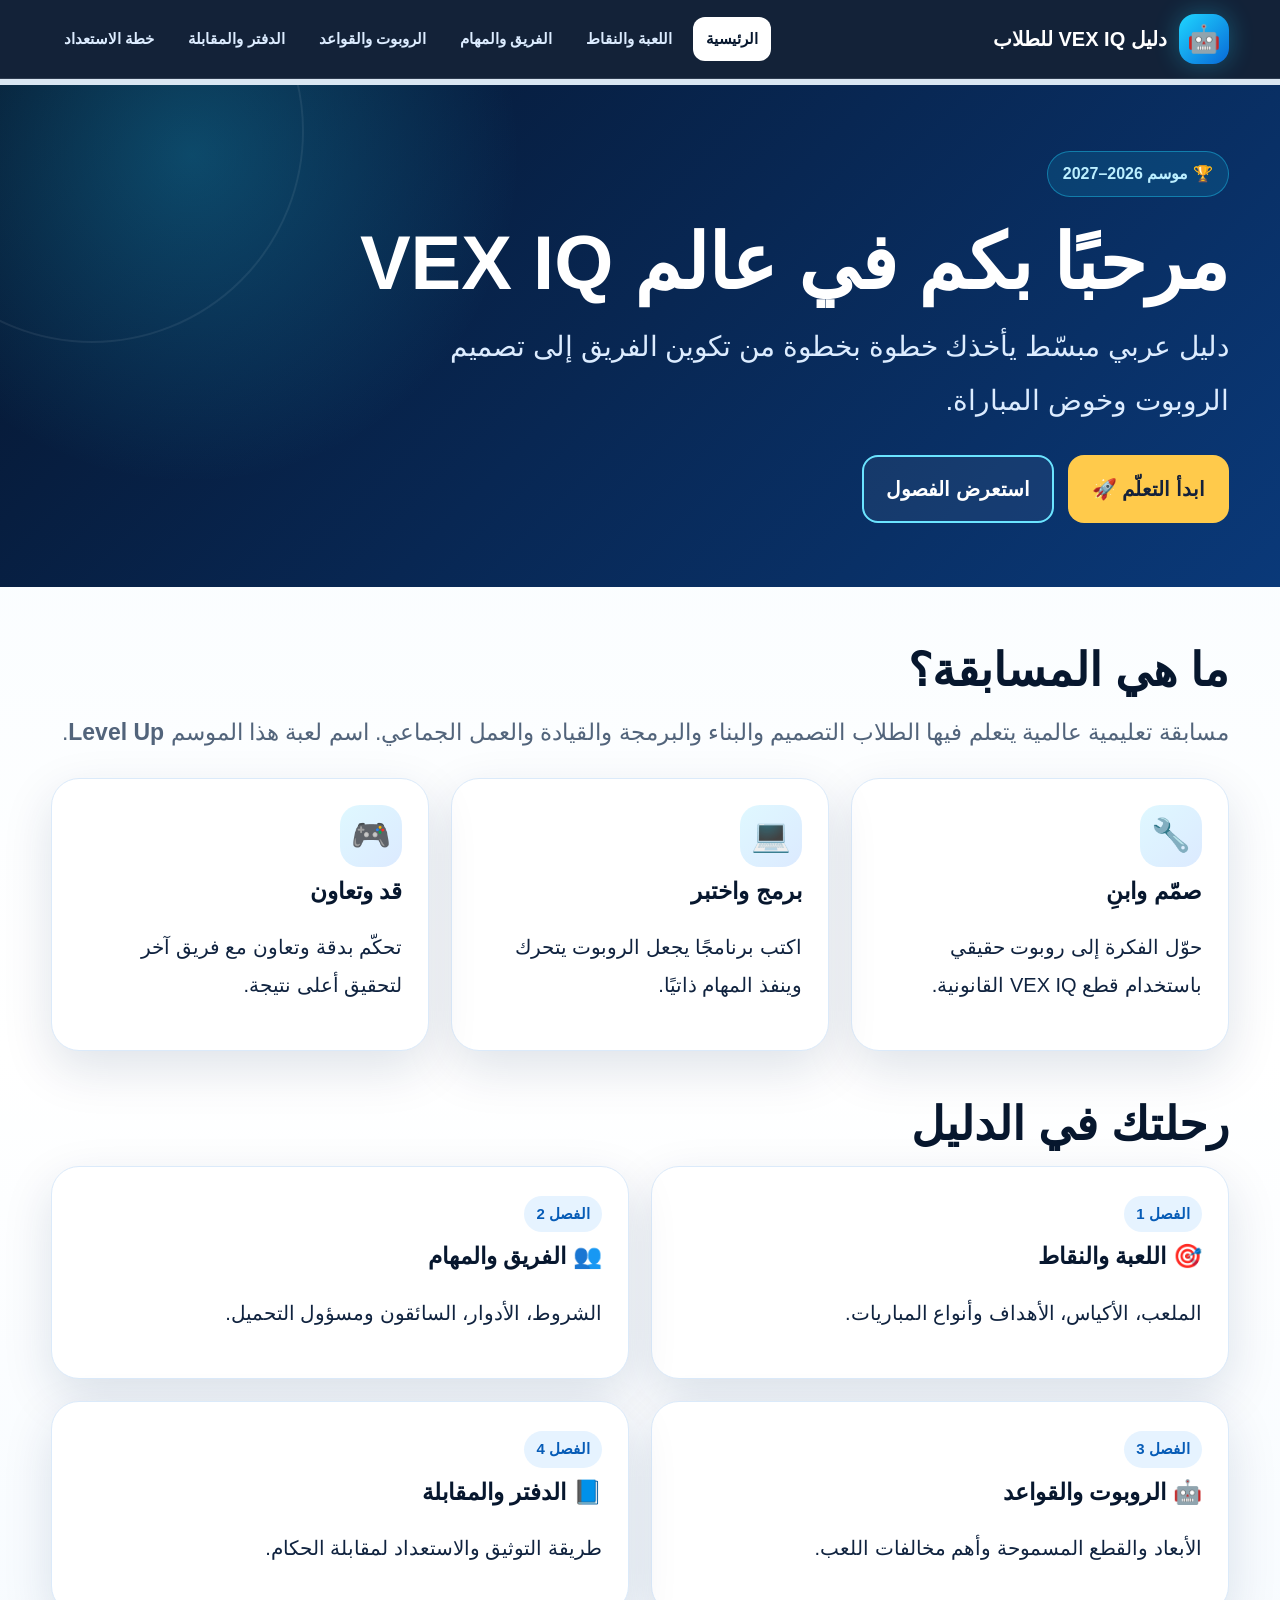
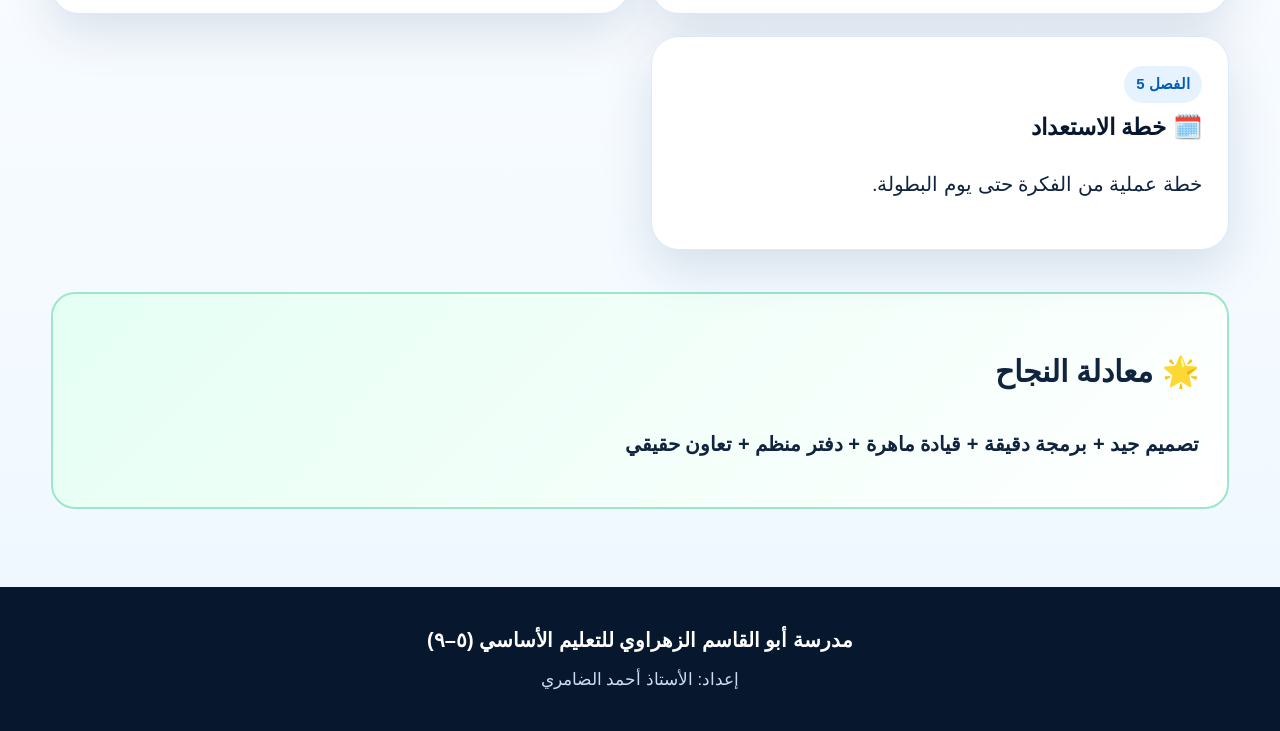
==== index.html @ 978b8961 "Add files via upload" ====
<!doctype html><html lang="ar" dir="rtl"><head><meta charset="utf-8"><meta name="viewport" content="width=device-width,initial-scale=1"><meta name="theme-color" content="#07172e"><title>دليل الطلاب | VEX IQ Level Up</title><link rel="stylesheet" href="styles.css"></head><body><header class="topbar"><div class="container nav"><a class="brand" href="index.html"><span class="brand-mark">🤖</span><span>دليل VEX IQ للطلاب</span></a><button class="menu-btn" aria-label="القائمة">☰</button><nav class="nav-links"><a class="active" href="index.html">الرئيسية</a><a href="game.html">اللعبة والنقاط</a><a href="team.html">الفريق والمهام</a><a href="robot.html">الروبوت والقواعد</a><a href="notebook.html">الدفتر والمقابلة</a><a href="plan.html">خطة الاستعداد</a></nav></div></header><div class="progress"><span></span></div>
<section class="hero"><div class="container"><span class="eyebrow">🏆 موسم 2026–2027</span><h1>مرحبًا بكم في عالم VEX IQ</h1><p>دليل عربي مبسّط يأخذك خطوة بخطوة من تكوين الفريق إلى تصميم الروبوت وخوض المباراة.</p><div class="hero-actions"><a class="btn btn-primary" href="game.html">ابدأ التعلّم 🚀</a><a class="btn btn-secondary" href="#chapters">استعرض الفصول</a></div></div></section>
<main class="container"><section class="section"><h2 class="section-title">ما هي المسابقة؟</h2><p class="lead">مسابقة تعليمية عالمية يتعلم فيها الطلاب التصميم والبناء والبرمجة والقيادة والعمل الجماعي. اسم لعبة هذا الموسم <strong>Level Up</strong>.</p><div class="grid"><article class="card"><div class="icon">🔧</div><h3>صمّم وابنِ</h3><p>حوّل الفكرة إلى روبوت حقيقي باستخدام قطع VEX IQ القانونية.</p></article><article class="card"><div class="icon">💻</div><h3>برمج واختبر</h3><p>اكتب برنامجًا يجعل الروبوت يتحرك وينفذ المهام ذاتيًا.</p></article><article class="card"><div class="icon">🎮</div><h3>قد وتعاون</h3><p>تحكّم بدقة وتعاون مع فريق آخر لتحقيق أعلى نتيجة.</p></article></div></section>
<section class="section" id="chapters"><h2 class="section-title">رحلتك في الدليل</h2><div class="grid two"><a class="card" href="game.html" style="text-decoration:none"><span class="tag">الفصل 1</span><h3>🎯 اللعبة والنقاط</h3><p>الملعب، الأكياس، الأهداف وأنواع المباريات.</p></a><a class="card" href="team.html" style="text-decoration:none"><span class="tag">الفصل 2</span><h3>👥 الفريق والمهام</h3><p>الشروط، الأدوار، السائقون ومسؤول التحميل.</p></a><a class="card" href="robot.html" style="text-decoration:none"><span class="tag">الفصل 3</span><h3>🤖 الروبوت والقواعد</h3><p>الأبعاد والقطع المسموحة وأهم مخالفات اللعب.</p></a><a class="card" href="notebook.html" style="text-decoration:none"><span class="tag">الفصل 4</span><h3>📘 الدفتر والمقابلة</h3><p>طريقة التوثيق والاستعداد لمقابلة الحكام.</p></a><a class="card" href="plan.html" style="text-decoration:none"><span class="tag">الفصل 5</span><h3>🗓️ خطة الاستعداد</h3><p>خطة عملية من الفكرة حتى يوم البطولة.</p></a></div></section>
<aside class="callout success"><h2>🌟 معادلة النجاح</h2><p><strong>تصميم جيد + برمجة دقيقة + قيادة ماهرة + دفتر منظم + تعاون حقيقي</strong></p></aside></main>
<footer class="footer"><div class="container"><strong>مدرسة أبو القاسم الزهراوي للتعليم الأساسي (٥–٩)</strong><br><small>إعداد: الأستاذ أحمد الضامري</small></div></footer><script src="app.js"></script></body></html>
---- styles.css ----
:root{--navy:#07172e;--blue:#0869d8;--cyan:#1fd6ff;--gold:#ffca4b;--white:#f7fbff;--ink:#10233f;--muted:#52647b;--card:#fff;--soft:#edf7ff;--red:#e64545;--green:#16a46c;--shadow:0 18px 50px rgba(9,42,84,.13);--radius:28px}
*{box-sizing:border-box}html{scroll-behavior:smooth}body{margin:0;background:linear-gradient(180deg,#f5fbff,#fff 45%,#eef7ff);color:var(--ink);font-family:"Noto Kufi Arabic","Tahoma","Arial",sans-serif;font-size:20px;line-height:1.9;direction:rtl}a{color:inherit}.container{width:min(1180px,92%);margin:auto}.topbar{position:sticky;top:0;z-index:20;background:rgba(7,23,46,.95);backdrop-filter:blur(12px);color:#fff;border-bottom:1px solid rgba(255,255,255,.12)}.nav{min-height:78px;display:flex;align-items:center;justify-content:space-between;gap:20px}.brand{display:flex;align-items:center;gap:12px;text-decoration:none;font-weight:900}.brand-mark{display:grid;place-items:center;width:50px;height:50px;border-radius:16px;background:linear-gradient(135deg,var(--cyan),var(--blue));font-size:27px;box-shadow:0 0 25px rgba(31,214,255,.3)}.nav-links{display:flex;gap:8px;flex-wrap:wrap}.nav-links a{padding:8px 13px;border-radius:12px;text-decoration:none;font-size:15px;font-weight:700;color:#dcecff}.nav-links a:hover,.nav-links a.active{background:#fff;color:var(--navy)}.menu-btn{display:none;border:0;background:#14345e;color:#fff;border-radius:12px;padding:10px 14px;font-size:24px}.hero{background:radial-gradient(circle at 15% 15%,rgba(31,214,255,.25),transparent 28%),linear-gradient(135deg,#06152d,#0a3979);color:#fff;padding:72px 0 64px;overflow:hidden;position:relative}.hero:after{content:"";position:absolute;width:420px;height:420px;border:2px solid rgba(255,255,255,.07);border-radius:50%;left:-120px;top:-160px}.eyebrow{display:inline-flex;align-items:center;gap:9px;padding:7px 15px;border-radius:999px;background:rgba(31,214,255,.12);border:1px solid rgba(31,214,255,.4);color:#bcefff;font-weight:800;font-size:16px}.hero h1{font-size:clamp(40px,7vw,76px);line-height:1.25;margin:18px 0 10px}.hero p{font-size:clamp(20px,2.5vw,28px);max-width:820px;color:#dcecff;margin:0}.hero-actions{display:flex;gap:14px;flex-wrap:wrap;margin-top:28px}.btn{display:inline-flex;align-items:center;justify-content:center;gap:8px;text-decoration:none;padding:13px 22px;border-radius:16px;font-weight:900;border:2px solid transparent}.btn-primary{background:var(--gold);color:#14213a}.btn-secondary{border-color:#6be4ff;color:#fff;background:rgba(255,255,255,.05)}main{padding:52px 0 78px}.section{margin:0 0 42px}.section-title{font-size:clamp(30px,4vw,46px);line-height:1.35;margin:0 0 10px;color:var(--navy)}.lead{font-size:23px;color:var(--muted);margin-top:0}.grid{display:grid;grid-template-columns:repeat(3,1fr);gap:22px}.grid.two{grid-template-columns:repeat(2,1fr)}.card{background:var(--card);border-radius:var(--radius);padding:26px;border:1px solid #dbeafa;box-shadow:var(--shadow)}.card h2,.card h3{line-height:1.45;margin:8px 0 10px;color:var(--navy)}.icon{display:grid;place-items:center;width:62px;height:62px;border-radius:20px;background:linear-gradient(135deg,#dff8ff,#dceaff);font-size:32px}.number{display:grid;place-items:center;width:54px;height:54px;border-radius:18px;background:var(--navy);color:#fff;font-size:24px;font-weight:900}.callout{padding:24px 28px;border-radius:24px;background:linear-gradient(135deg,#fff5d6,#fff);border:2px solid #ffdc7d}.callout.info{background:linear-gradient(135deg,#dff8ff,#fff);border-color:#98eaff}.callout.danger{background:linear-gradient(135deg,#ffe8e8,#fff);border-color:#ffb0b0}.callout.success{background:linear-gradient(135deg,#e5fff4,#fff);border-color:#9ce7c6}.list{padding:0;margin:10px 0;list-style:none}.list li{position:relative;padding:8px 40px 8px 0}.list li:before{content:"✓";position:absolute;right:0;top:8px;width:28px;height:28px;border-radius:9px;background:#dff7ed;color:var(--green);font-weight:900;display:grid;place-items:center;line-height:1}.steps{counter-reset:item;display:grid;gap:18px}.step{display:grid;grid-template-columns:70px 1fr;gap:18px;align-items:start;background:#fff;padding:22px;border-radius:24px;border:1px solid #dbeafa}.step:before{counter-increment:item;content:counter(item);display:grid;place-items:center;width:58px;height:58px;border-radius:18px;background:linear-gradient(135deg,var(--blue),#084da1);color:#fff;font-size:27px;font-weight:900}.table-wrap{overflow:auto;background:#fff;border-radius:24px;box-shadow:var(--shadow);border:1px solid #dbeafa}table{width:100%;border-collapse:collapse;min-width:560px}th,td{padding:18px 22px;text-align:right;border-bottom:1px solid #e2edf8}th{background:var(--navy);color:#fff;font-size:19px}td strong{color:var(--blue);font-size:25px}.score-grid{display:grid;grid-template-columns:repeat(5,1fr);gap:14px}.score{padding:22px 12px;text-align:center;border-radius:24px;background:#fff;border:1px solid #d9eafb;box-shadow:var(--shadow)}.score .points{font-size:42px;font-weight:1000;color:var(--blue);line-height:1.1}.score small{display:block;color:var(--muted)}.quiz{background:#fff;border-radius:var(--radius);padding:28px;border:1px solid #dbeafa}.quiz button{font:inherit;width:100%;text-align:right;border:2px solid #dbeafa;background:#f8fbff;padding:14px 18px;border-radius:16px;margin:7px 0;cursor:pointer}.quiz button:hover{border-color:var(--blue)}.quiz button.correct{background:#ddfaed;border-color:#2fbd7c}.quiz button.wrong{background:#ffe5e5;border-color:#ee6a6a}.progress{height:7px;background:#d9e6f2;position:fixed;right:0;left:0;top:78px;z-index:19}.progress span{display:block;height:100%;width:0;background:linear-gradient(90deg,var(--cyan),var(--gold))}.footer{background:var(--navy);color:#caddf2;padding:34px 0;text-align:center}.footer strong{color:#fff}.page-nav{display:flex;justify-content:space-between;gap:15px;margin-top:50px}.page-nav a{background:#fff;border:1px solid #dbeafa;border-radius:18px;padding:15px 20px;text-decoration:none;font-weight:900;box-shadow:var(--shadow)}.tag{display:inline-block;padding:4px 12px;border-radius:999px;background:#e6f3ff;color:#075cb7;font-size:15px;font-weight:900}.stat{font-size:48px;font-weight:1000;color:var(--blue);line-height:1.2}.center{text-align:center}.muted{color:var(--muted)}
@media(max-width:900px){body{font-size:18px}.grid,.grid.two{grid-template-columns:1fr}.score-grid{grid-template-columns:repeat(2,1fr)}.menu-btn{display:block}.nav-links{display:none;position:absolute;top:78px;right:0;left:0;background:#091d3b;padding:16px 4%;flex-direction:column}.nav-links.open{display:flex}.nav-links a{font-size:18px}.hero{padding:52px 0}.progress{top:78px}}
@media(max-width:520px){.score-grid{grid-template-columns:1fr}.step{grid-template-columns:55px 1fr;padding:17px}.step:before{width:48px;height:48px}.card{padding:21px}.page-nav{flex-direction:column}.brand span:last-child{font-size:15px}}
@media print{.topbar,.progress,.hero-actions,.page-nav,.quiz{display:none!important}.hero{padding:25px 0;background:#fff;color:#000}.hero p{color:#333}.hero h1{font-size:36px}.card,.table-wrap,.callout,.step,.score{box-shadow:none;break-inside:avoid}main{padding:25px 0}.footer{background:#fff;color:#333;border-top:1px solid #aaa}}
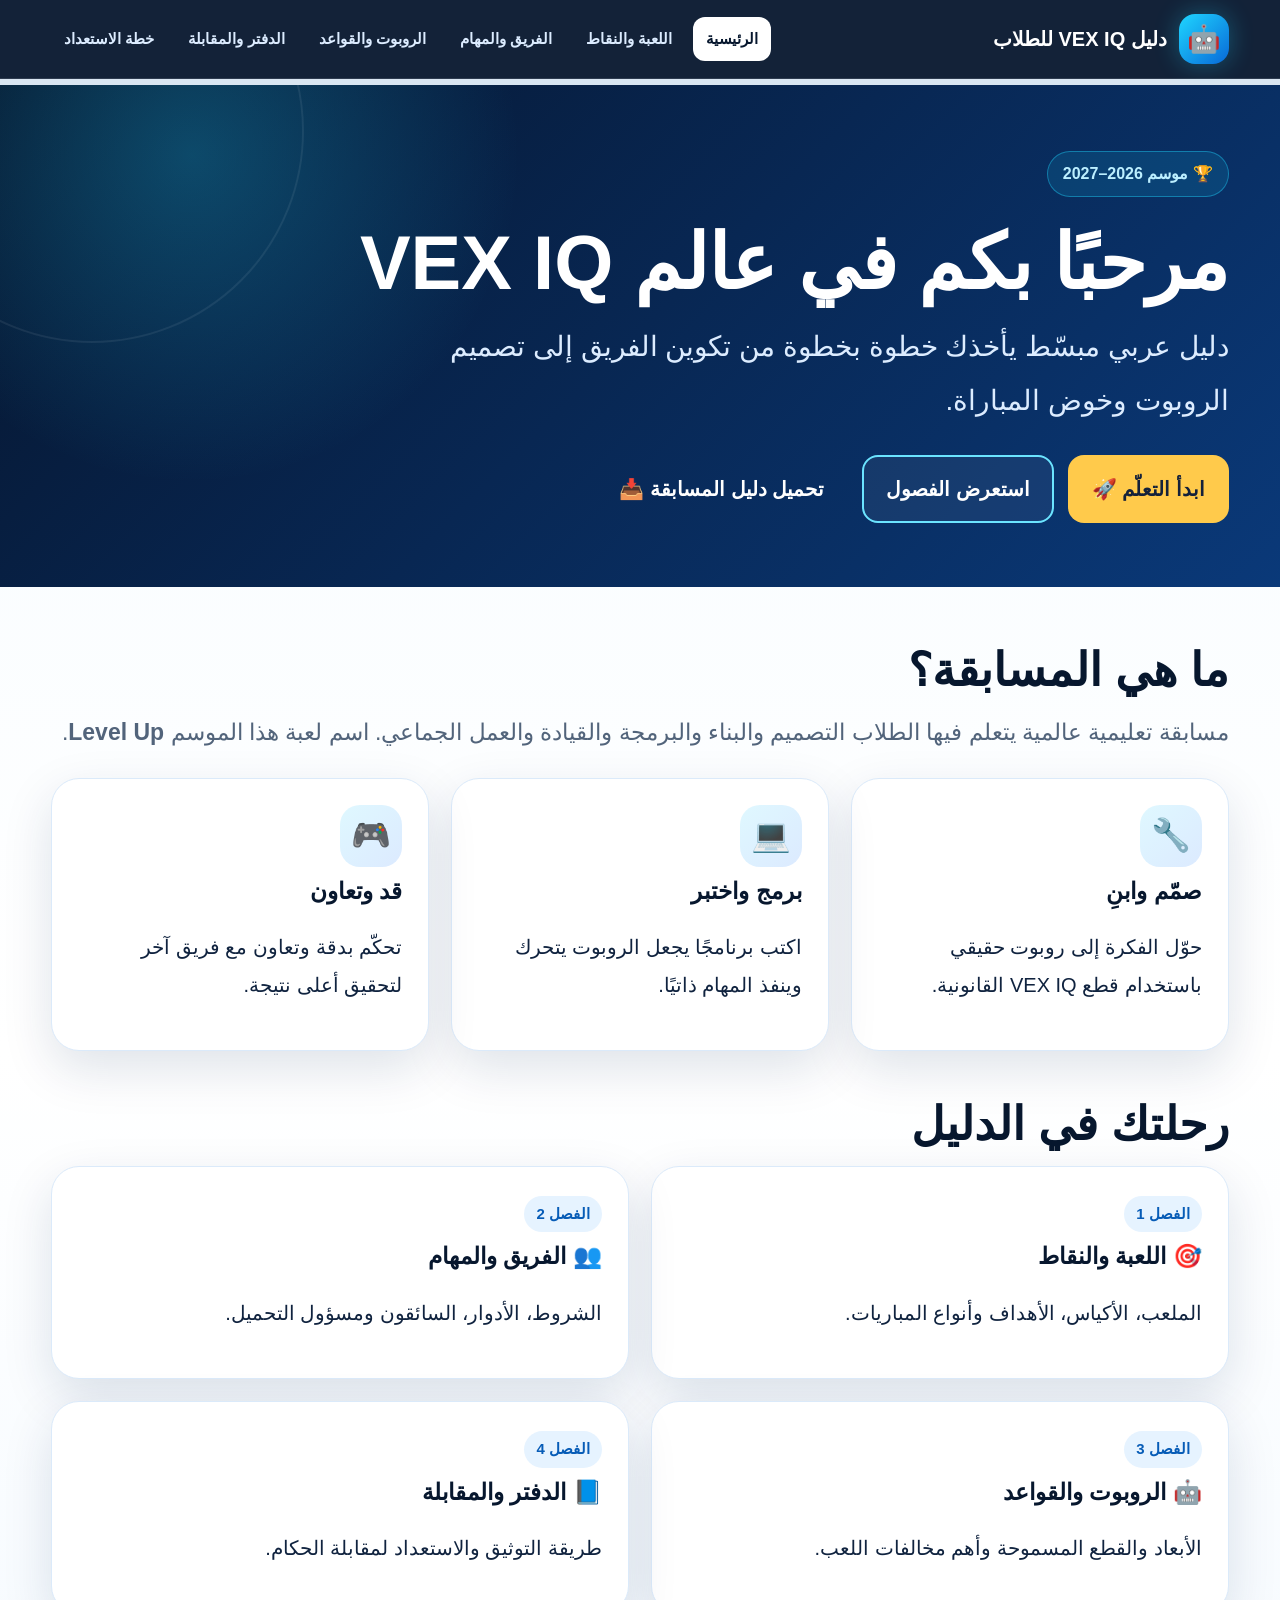
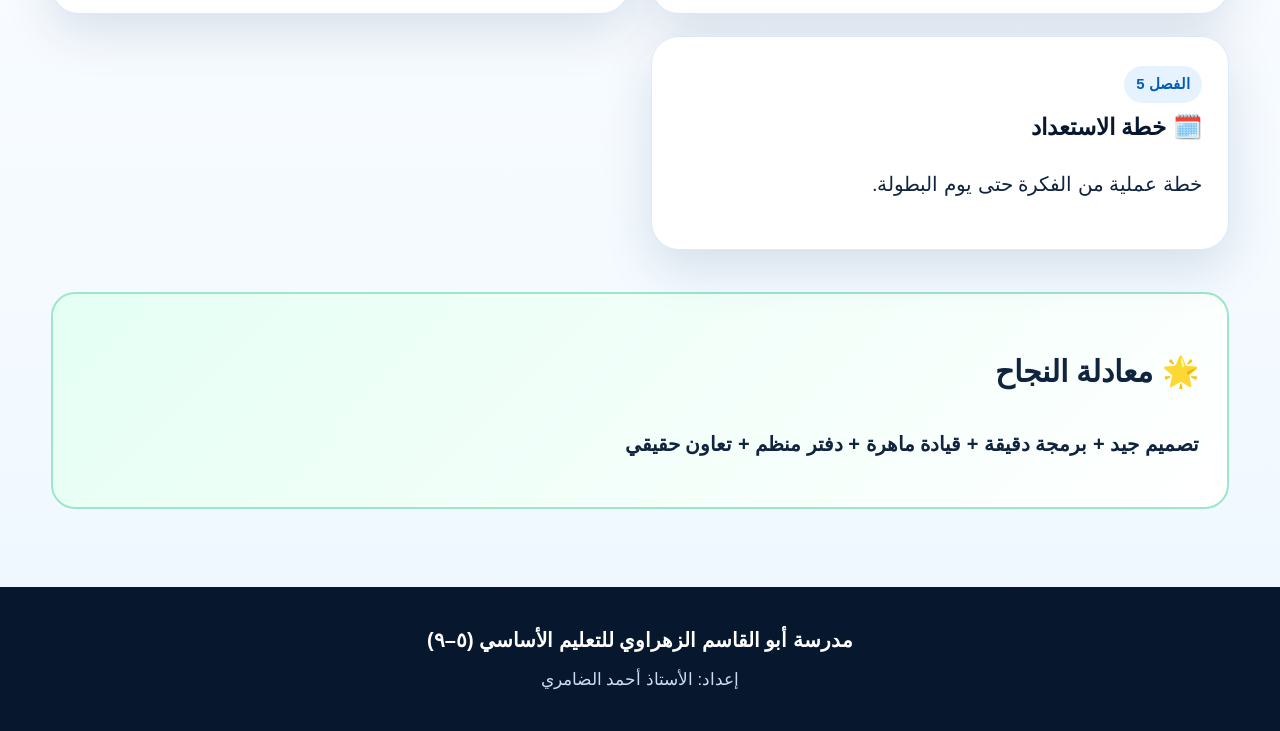
==== commit 71aac3fb: "Update index.html" ====
--- a/index.html
+++ b/index.html
@@ -1,5 +1,5 @@
 <!doctype html><html lang="ar" dir="rtl"><head><meta charset="utf-8"><meta name="viewport" content="width=device-width,initial-scale=1"><meta name="theme-color" content="#07172e"><title>دليل الطلاب | VEX IQ Level Up</title><link rel="stylesheet" href="styles.css"></head><body><header class="topbar"><div class="container nav"><a class="brand" href="index.html"><span class="brand-mark">🤖</span><span>دليل VEX IQ للطلاب</span></a><button class="menu-btn" aria-label="القائمة">☰</button><nav class="nav-links"><a class="active" href="index.html">الرئيسية</a><a href="game.html">اللعبة والنقاط</a><a href="team.html">الفريق والمهام</a><a href="robot.html">الروبوت والقواعد</a><a href="notebook.html">الدفتر والمقابلة</a><a href="plan.html">خطة الاستعداد</a></nav></div></header><div class="progress"><span></span></div>
-<section class="hero"><div class="container"><span class="eyebrow">🏆 موسم 2026–2027</span><h1>مرحبًا بكم في عالم VEX IQ</h1><p>دليل عربي مبسّط يأخذك خطوة بخطوة من تكوين الفريق إلى تصميم الروبوت وخوض المباراة.</p><div class="hero-actions"><a class="btn btn-primary" href="game.html">ابدأ التعلّم 🚀</a><a class="btn btn-secondary" href="#chapters">استعرض الفصول</a></div></div></section>
+<section class="hero"><div class="container"><span class="eyebrow">🏆 موسم 2026–2027</span><h1>مرحبًا بكم في عالم VEX IQ</h1><p>دليل عربي مبسّط يأخذك خطوة بخطوة من تكوين الفريق إلى تصميم الروبوت وخوض المباراة.</p><div class="hero-actions"><a class="btn btn-primary" href="game.html">ابدأ التعلّم 🚀</a><a class="btn btn-secondary" href="#chapters">استعرض الفصول</a><a class="btn btn-guide" href="levelup-2.0.pdf" download="VEX-IQ-Level-Up-2026-2027.pdf">تحميل دليل المسابقة 📥</a></div></div></section>
 <main class="container"><section class="section"><h2 class="section-title">ما هي المسابقة؟</h2><p class="lead">مسابقة تعليمية عالمية يتعلم فيها الطلاب التصميم والبناء والبرمجة والقيادة والعمل الجماعي. اسم لعبة هذا الموسم <strong>Level Up</strong>.</p><div class="grid"><article class="card"><div class="icon">🔧</div><h3>صمّم وابنِ</h3><p>حوّل الفكرة إلى روبوت حقيقي باستخدام قطع VEX IQ القانونية.</p></article><article class="card"><div class="icon">💻</div><h3>برمج واختبر</h3><p>اكتب برنامجًا يجعل الروبوت يتحرك وينفذ المهام ذاتيًا.</p></article><article class="card"><div class="icon">🎮</div><h3>قد وتعاون</h3><p>تحكّم بدقة وتعاون مع فريق آخر لتحقيق أعلى نتيجة.</p></article></div></section>
 <section class="section" id="chapters"><h2 class="section-title">رحلتك في الدليل</h2><div class="grid two"><a class="card" href="game.html" style="text-decoration:none"><span class="tag">الفصل 1</span><h3>🎯 اللعبة والنقاط</h3><p>الملعب، الأكياس، الأهداف وأنواع المباريات.</p></a><a class="card" href="team.html" style="text-decoration:none"><span class="tag">الفصل 2</span><h3>👥 الفريق والمهام</h3><p>الشروط، الأدوار، السائقون ومسؤول التحميل.</p></a><a class="card" href="robot.html" style="text-decoration:none"><span class="tag">الفصل 3</span><h3>🤖 الروبوت والقواعد</h3><p>الأبعاد والقطع المسموحة وأهم مخالفات اللعب.</p></a><a class="card" href="notebook.html" style="text-decoration:none"><span class="tag">الفصل 4</span><h3>📘 الدفتر والمقابلة</h3><p>طريقة التوثيق والاستعداد لمقابلة الحكام.</p></a><a class="card" href="plan.html" style="text-decoration:none"><span class="tag">الفصل 5</span><h3>🗓️ خطة الاستعداد</h3><p>خطة عملية من الفكرة حتى يوم البطولة.</p></a></div></section>
 <aside class="callout success"><h2>🌟 معادلة النجاح</h2><p><strong>تصميم جيد + برمجة دقيقة + قيادة ماهرة + دفتر منظم + تعاون حقيقي</strong></p></aside></main>
